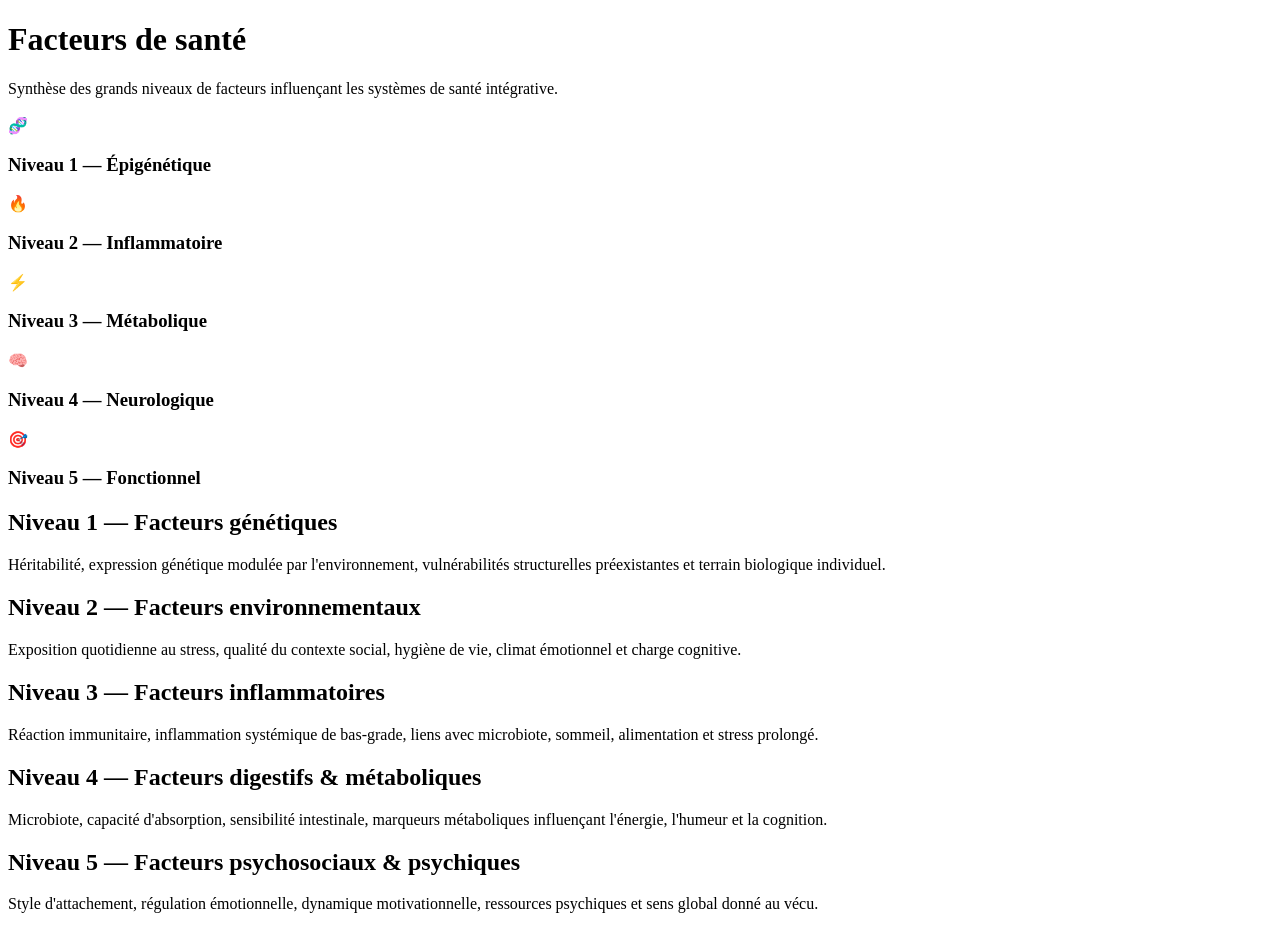
==== project-root/pages/facteurs.html @ f9fef8b1 "Initial commit: HoliPsy Lab App MVP" ====
<!DOCTYPE html>
<html lang="fr">
<head>
    <meta charset="UTF-8"/>
    <title>Facteurs — HoliPsy Lab</title>
    <link rel="stylesheet" href="/assets/css/style.css"/>
</head>
<body>
<div class="layout">
    <app-sidebar></app-sidebar>
    <main class="page-content">

            <h1 class="page-title">Facteurs de santé</h1>

            <p style="color:var(--text-secondary); margin-bottom:18px;">
                Synthèse des grands niveaux de facteurs influençant les systèmes de santé intégrative.
            </p>

            <div class="factors-grid">
                <div class="factor-card level-1">
                    <span class="icon">🧬</span>
                    <h3>Niveau 1 — Épigénétique</h3>
                </div>
                <div class="factor-card level-2">
                    <span class="icon">🔥</span>
                    <h3>Niveau 2 — Inflammatoire</h3>
                </div>
                <div class="factor-card level-3">
                    <span class="icon">⚡</span>
                    <h3>Niveau 3 — Métabolique</h3>
                </div>
                <div class="factor-card level-4">
                    <span class="icon">🧠</span>
                    <h3>Niveau 4 — Neurologique</h3>
                </div>
                <div class="factor-card level-5">
                    <span class="icon">🎯</span>
                    <h3>Niveau 5 — Fonctionnel</h3>
                </div>
            </div>

            <div class="factors-text-grid">
                <div class="factor-desc">
                    <h2>Niveau 1 — Facteurs génétiques</h2>
                    <p>
                        Héritabilité, expression génétique modulée par l'environnement, vulnérabilités structurelles
                        préexistantes et terrain biologique individuel.
                    </p>
                </div>
                <div class="factor-desc">
                    <h2>Niveau 2 — Facteurs environnementaux</h2>
                    <p>
                        Exposition quotidienne au stress, qualité du contexte social, hygiène de vie, climat émotionnel et
                        charge cognitive.
                    </p>
                </div>
                <div class="factor-desc">
                    <h2>Niveau 3 — Facteurs inflammatoires</h2>
                    <p>
                        Réaction immunitaire, inflammation systémique de bas-grade, liens avec microbiote, sommeil,
                        alimentation et stress prolongé.
                    </p>
                </div>
                <div class="factor-desc">
                    <h2>Niveau 4 — Facteurs digestifs & métaboliques</h2>
                    <p>
                        Microbiote, capacité d'absorption, sensibilité intestinale, marqueurs métaboliques influençant
                        l'énergie, l'humeur et la cognition.
                    </p>
                </div>
                <div class="factor-desc">
                    <h2>Niveau 5 — Facteurs psychosociaux & psychiques</h2>
                    <p>
                        Style d'attachement, régulation émotionnelle, dynamique motivationnelle, ressources psychiques et
                        sens global donné au vécu.
                    </p>
                </div>
            </div>

    </main>
</div>

<script src="/assets/js/sidebar-component.js"></script>
<script src="/assets/js/global.js"></script>
</body>
</html>
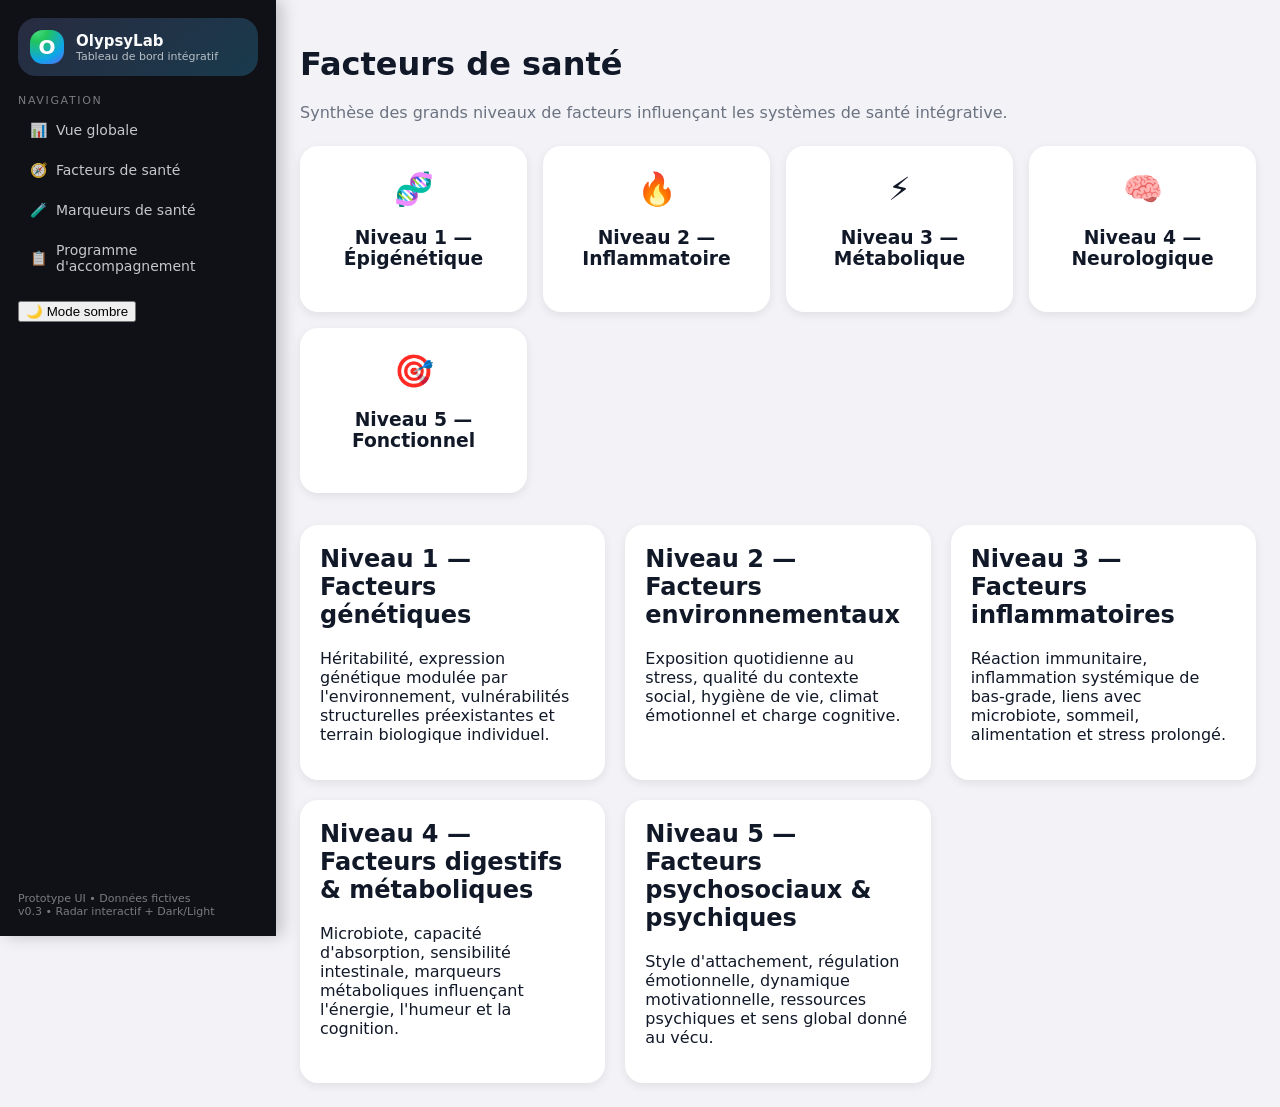
==== commit 1e4c5393: "v1.0.1 — Déplacement de index.html à la racine + mise à jour des chemins + pages stables" ====
--- a/project-root/pages/facteurs.html
+++ b/project-root/pages/facteurs.html
@@ -3,7 +3,7 @@
 <head>
     <meta charset="UTF-8"/>
     <title>Facteurs — HoliPsy Lab</title>
-    <link rel="stylesheet" href="/assets/css/style.css"/>
+    <link rel="stylesheet" href="../assets/css/style.css"/>
 </head>
 <body>
 <div class="layout">
@@ -80,7 +80,7 @@
     </main>
 </div>
 
-<script src="/assets/js/sidebar-component.js"></script>
-<script src="/assets/js/global.js"></script>
+<script src="../assets/js/sidebar-component.js"></script>
+<script src="../assets/js/global.js"></script>
 </body>
 </html>
--- a/project-root/assets/css/style.css
+++ b/project-root/assets/css/style.css
@@ -0,0 +1,560 @@
+:root {
+        --bg: #f2f2f7;
+        --bg-elevated: #ffffff;
+        --bg-sidebar: #101117;
+        --accent: #0a84ff;
+        --text-primary: #111827;
+        --text-secondary: #6b7280;
+    }
+
+    body {
+        margin: 0;
+        padding: 0;
+        font-family: -apple-system, BlinkMacSystemFont, "SF Pro Text", system-ui, sans-serif;
+        background: var(--bg);
+        color: var(--text-primary);
+        overflow-x: hidden;
+    }
+
+    h1, h2, h3 {
+        font-weight: 600;
+        color: var(--text-primary);
+    }
+
+    a {
+        color: inherit;
+        text-decoration: none;
+    }
+
+    .app-shell {
+        display: flex;
+        min-height: 100vh;
+    }
+
+    .main-area {
+        flex: 1;
+        display: flex;
+        flex-direction: column;
+        min-width: 0;
+    }
+
+    .layout {
+        display: flex;
+        min-height: 100vh;
+    }
+
+    .page-content {
+        flex: 1;
+        padding: 24px;
+        overflow-y: auto;
+    }
+
+app-sidebar .sidebar {
+    width: 240px;
+    height: 100vh;
+    flex-shrink: 0;
+    position: sticky;
+    top: 0;
+}
+
+    .sidebar {
+        width: 240px;
+        height: 100vh;
+        padding: 18px;
+        background: var(--bg-sidebar);
+        color: #f9fafb;
+        display: flex;
+        flex-direction: column;
+        gap: 18px;
+        box-shadow: 6px 0 16px rgba(0,0,0,0.2);
+    }
+
+    .logo-block {
+        display: flex;
+        align-items: center;
+        gap: 12px;
+        padding: 12px;
+        border-radius: 18px;
+        background: linear-gradient(145deg, rgba(148,163,253,0.18), rgba(56,189,248,0.24));
+    }
+
+    .logo-icon {
+        width: 34px;
+        height: 34px;
+        border-radius: 13px;
+        background: radial-gradient(circle at 20% 0, #4ade80 0, #22c55e 26%, #0ea5e9 70%, #6366f1 100%);
+        display: flex;
+        align-items: center;
+        justify-content: center;
+        font-weight: 700;
+        font-size: 20px;
+        color: white;
+    }
+
+    .logo-text-title {
+        font-size: 15px;
+        font-weight: 600;
+    }
+
+    .logo-text-sub {
+        font-size: 11px;
+        opacity: 0.7;
+    }
+
+    .sidebar-section-label {
+        font-size: 11px;
+        text-transform: uppercase;
+        opacity: 0.45;
+        letter-spacing: .15em;
+        margin-bottom: 6px;
+    }
+
+    .sidebar-nav {
+        display: flex;
+        flex-direction: column;
+        gap: 6px;
+    }
+
+    .nav-item {
+        padding: 9px 12px;
+        border-radius: 14px;
+        display: flex;
+        align-items: center;
+        gap: 9px;
+        font-size: 14px;
+        text-decoration: none;
+        color: rgba(249,250,251,0.78);
+        transition: 0.2s ease;
+    }
+
+    .nav-item:hover {
+        background: rgba(148,163,184,0.18);
+    }
+
+    .nav-item.active {
+        background: linear-gradient(135deg, rgba(59,130,246,0.9), rgba(59,130,246,0.3));
+        color: #fff;
+    }
+
+    .sidebar-footer {
+        margin-top: auto;
+        opacity: 0.45;
+        font-size: 11px;
+    }
+
+    .page-wrapper {
+        padding: 24px;
+        width: 100%;
+    }
+
+    .page-title {
+        font-size: 32px;
+        font-weight: 700;
+        margin-bottom: 20px;
+    }
+
+    .band-cards {
+        display: flex;
+        flex-wrap: wrap;
+        gap: 16px;
+        margin-bottom: 28px;
+    }
+
+    .topic-card {
+        width: 280px;
+        background: var(--bg-elevated);
+        border-radius: 18px;
+        padding: 18px;
+        box-shadow: 0 3px 10px rgba(0,0,0,0.08);
+        display: flex;
+        flex-direction: column;
+        gap: 14px;
+        transition: transform .18s ease, box-shadow .18s ease;
+    }
+
+    .topic-card:hover {
+        transform: translateY(-4px);
+        box-shadow: 0 6px 18px rgba(0,0,0,0.12);
+    }
+
+    .topic-header {
+        display: flex;
+        align-items: center;
+        justify-content: space-between;
+    }
+
+    .topic-title-block {
+        display: flex;
+        align-items: center;
+        gap: 10px;
+    }
+
+    .topic-icon {
+        font-size: 24px;
+    }
+
+    .topic-name {
+        font-size: 17px;
+        font-weight: 600;
+    }
+
+    .topic-chip {
+        padding: 4px 10px;
+        font-size: 12px;
+        border-radius: 12px;
+        background: rgba(148,163,184,0.18);
+        color: var(--text-secondary);
+    }
+
+    .investigation-row {
+        display: flex;
+        justify-content: space-between;
+        align-items: center;
+    }
+
+    .steps {
+        display: flex;
+        gap: 6px;
+    }
+
+    .step {
+        width: 12px;
+        height: 12px;
+        border-radius: 4px;
+        background: rgba(148,163,184,0.3);
+    }
+
+    .step.active {
+        background: var(--accent);
+    }
+
+    .score-row span {
+        font-size: 13px;
+        color: var(--text-secondary);
+    }
+
+    .score-bar {
+        width: 100%;
+        height: 10px;
+        border-radius: 10px;
+        background: rgba(148,163,184,0.25);
+        overflow: hidden;
+        margin: 6px 0;
+    }
+
+    .score-fill {
+        height: 100%;
+        border-radius: 10px;
+        transition: width 0.9s cubic-bezier(.22,.61,.36,1);
+    }
+
+    .score-label-row {
+        display: flex;
+        justify-content: space-between;
+        font-size: 13px;
+        margin-top: 4px;
+    }
+
+    .tags {
+        display: flex;
+        flex-wrap: wrap;
+        gap: 6px;
+    }
+
+    .tag {
+        padding: 4px 10px;
+        font-size: 12px;
+        border-radius: 10px;
+        background: rgba(148,163,184,0.18);
+        color: var(--text-secondary);
+    }
+
+    .radar-section {
+        margin-top: 20px;
+        display: flex;
+        gap: 32px;
+        align-items: flex-start;
+    }
+
+    .radar-wrapper {
+        position: relative;
+        width: 420px;
+        height: 420px;
+    }
+
+    .radar-icons-layer {
+        position: absolute;
+        top: 0;
+        left: 0;
+        width: 420px;
+        height: 420px;
+        pointer-events: none;
+    }
+
+    .radar-icon {
+        position: absolute;
+        width: 38px;
+        height: 38px;
+        background: var(--bg-elevated);
+        border-radius: 12px;
+        display: flex;
+        align-items: center;
+        justify-content: center;
+        font-size: 20px;
+        cursor: pointer;
+        pointer-events: auto;
+        box-shadow: 0 2px 8px rgba(0,0,0,0.18);
+        transition: transform 0.15s ease;
+    }
+
+    .radar-icon:hover {
+        transform: scale(1.12);
+    }
+
+    .focus-panel {
+        width: 280px;
+        min-height: 200px;
+        background: var(--bg-elevated);
+        border-radius: 16px;
+        padding: 20px;
+        box-shadow: 0 4px 18px rgba(0,0,0,0.14);
+        opacity: 0;
+        transform: translateY(12px);
+        transition: opacity .25s ease, transform .25s ease;
+    }
+
+    .focus-panel.visible {
+        opacity: 1;
+        transform: translateY(0);
+    }
+
+    .focus-panel h2 {
+        font-size: 22px;
+        margin-bottom: 12px;
+    }
+
+    .focus-panel p {
+        font-size: 14px;
+        line-height: 1.45;
+        color: var(--text-secondary);
+        margin-bottom: 14px;
+    }
+
+    .focus-tags {
+        display: flex;
+        flex-wrap: wrap;
+        gap: 6px;
+        margin-bottom: 16px;
+    }
+
+    .focus-tags .tag {
+        padding: 5px 10px;
+        font-size: 13px;
+        border-radius: 12px;
+        background: rgba(148,163,184,0.18);
+    }
+
+    .focus-close {
+        padding: 8px 14px;
+        font-size: 13px;
+        border-radius: 10px;
+        background: var(--accent);
+        color: white;
+        border: none;
+        cursor: pointer;
+    }
+
+    /* CARD */
+    .card {
+        background: var(--bg-elevated);
+        border-radius: 18px;
+        padding: 18px 20px;
+        box-shadow: 0 3px 10px rgba(0,0,0,0.08);
+        border: 1px solid rgba(148,163,184,0.18);
+    }
+
+    .card h2 {
+        margin: 0 0 6px;
+        font-size: 15px;
+        font-weight: 600;
+    }
+
+    .card p {
+        margin: 0;
+        font-size: 12px;
+        color: var(--text-secondary);
+    }
+
+    /* SUMMARY METRICS */
+    .summary-metrics {
+        margin-top: 8px;
+        display: grid;
+        grid-template-columns: repeat(auto-fit, minmax(110px, 1fr));
+        gap: 9px;
+    }
+
+    .metric {
+        padding: 9px 10px;
+        border-radius: 14px;
+        background: #f9fafb;
+        border: 1px solid rgba(148,163,184,0.4);
+        display: flex;
+        flex-direction: column;
+        gap: 3px;
+    }
+
+    .metric-label {
+        font-size: 11px;
+        color: var(--text-secondary);
+    }
+
+    .metric-value {
+        font-size: 18px;
+        font-weight: 600;
+    }
+
+    .metric-extra {
+        font-size: 11px;
+        color: var(--text-secondary);
+    }
+
+    /* PILL ROW */
+    .pill-row {
+        margin-top: 10px;
+        display: flex;
+        flex-wrap: wrap;
+        gap: 6px;
+    }
+
+    .small-pill {
+        font-size: 11px;
+        padding: 4px 9px;
+        border-radius: 999px;
+        background: #eff6ff;
+        color: #1d4ed8;
+        border: 1px solid rgba(59,130,246,0.22);
+    }
+
+    /* PRIORITY SELECT */
+    .priority-select {
+        padding: 6px 10px;
+        border-radius: 8px;
+        border: 1px solid rgba(148,163,184,0.45);
+        background: var(--bg-elevated);
+        color: var(--text-primary);
+        font-size: 14px;
+    }
+
+    /* FACTEURS PAGE */
+    .factors-grid {
+        display: grid;
+        grid-template-columns: repeat(auto-fit, minmax(200px, 1fr));
+        gap: 16px;
+        margin: 24px 0;
+    }
+
+    .factor-card {
+        background: var(--bg-elevated);
+        border-radius: 18px;
+        padding: 24px;
+        box-shadow: 0 3px 10px rgba(0,0,0,0.08);
+        text-align: center;
+    }
+
+    .factor-card .icon {
+        font-size: 32px;
+        margin-bottom: 12px;
+        display: block;
+    }
+
+    .factors-text-grid {
+        display: grid;
+        grid-template-columns: repeat(auto-fit, minmax(280px, 1fr));
+        gap: 20px;
+        margin-top: 32px;
+    }
+
+    .factor-desc {
+        background: var(--bg-elevated);
+        border-radius: 18px;
+        padding: 20px;
+        box-shadow: 0 3px 10px rgba(0,0,0,0.08);
+    }
+
+    .factor-desc h2 {
+        margin-top: 0;
+    }
+
+    /* MARQUEURS PAGE */
+    .marqueurs-grid {
+        display: grid;
+        grid-template-columns: 1fr 1fr;
+        gap: 24px;
+    }
+
+    .marqueurs-left, .marqueurs-right {
+        display: flex;
+        flex-direction: column;
+    }
+
+    .radar-icons-ring {
+        position: absolute;
+        top: 0;
+        left: 0;
+        width: 100%;
+        height: 100%;
+        pointer-events: none;
+    }
+
+    .focus-header {
+        margin-bottom: 16px;
+    }
+
+    .focus-title-block {
+        display: flex;
+        align-items: center;
+        gap: 12px;
+    }
+
+    .focus-icon {
+        font-size: 32px;
+    }
+
+    .focus-title {
+        font-size: 20px;
+        font-weight: 600;
+    }
+
+    .focus-chip {
+        font-size: 12px;
+        color: var(--text-secondary);
+    }
+
+    .focus-body {
+        margin: 16px 0;
+        line-height: 1.6;
+    }
+
+    .focus-metrics {
+        margin: 16px 0;
+    }
+
+    .focus-back-btn {
+        padding: 10px 16px;
+        border-radius: 10px;
+        background: var(--accent);
+        color: white;
+        border: none;
+        cursor: pointer;
+        font-size: 14px;
+    }
+
+    .focus-back-btn:hover {
+        opacity: 0.9;
+    }
+
+    .radar-legend {
+        margin-top: 16px;
+        font-size: 12px;
+        color: var(--text-secondary);
+    }
